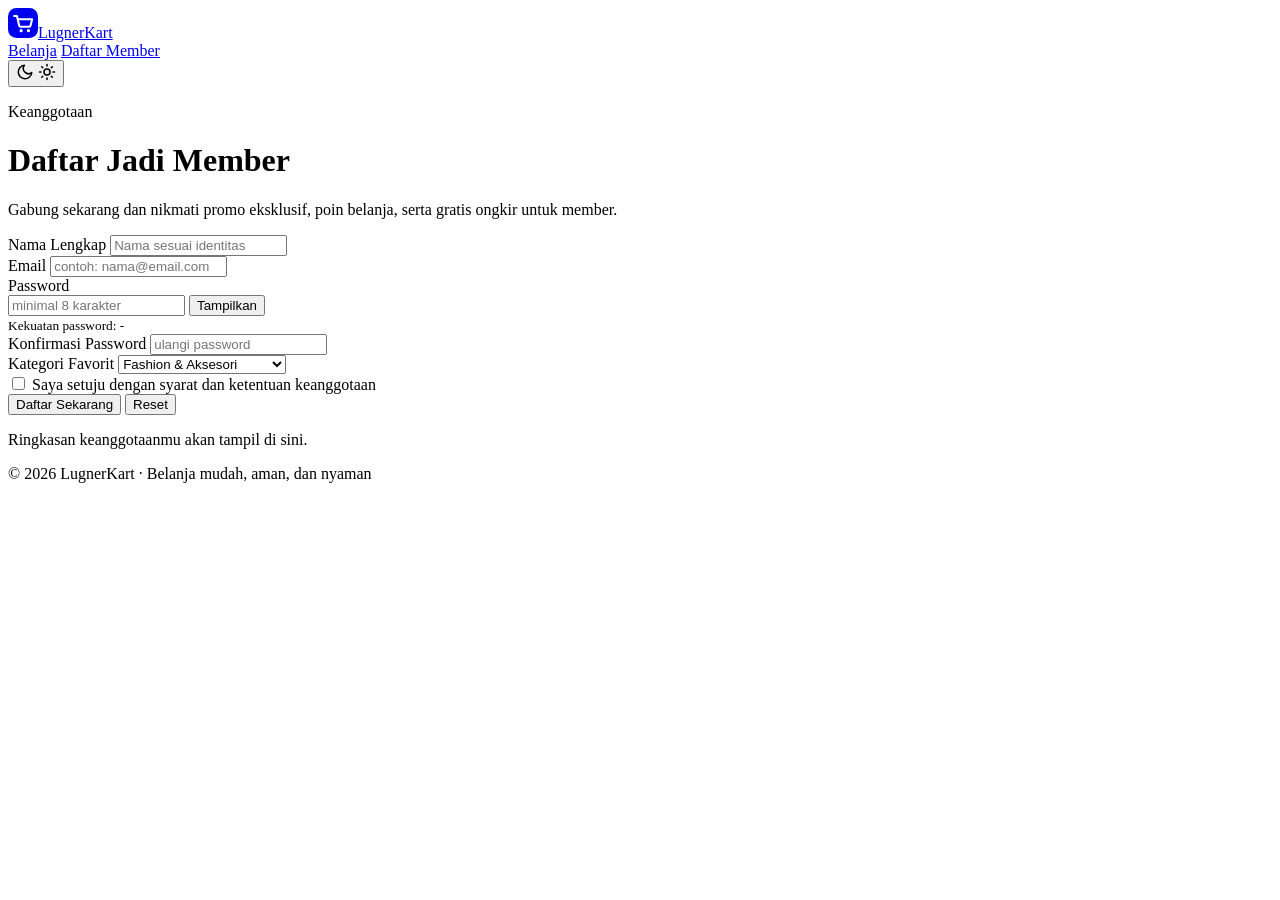
==== form.html @ 645c444f "menambahkan form html" ====
<!DOCTYPE html>
<html lang="id">
<head>
  <meta charset="UTF-8">
  <meta name="viewport" content="width=device-width, initial-scale=1.0">
  <title>Daftar Member — LugnerKart</title>
  <script>try{var t=localStorage.getItem("theme");if(t)document.documentElement.setAttribute("data-theme",t)}catch(e){}</script>
  <link rel="icon" type="image/svg+xml" href="favicon.svg">
  <link rel="preconnect" href="https://fonts.googleapis.com">
  <link rel="preconnect" href="https://fonts.gstatic.com" crossorigin>
  <link href="https://fonts.googleapis.com/css2?family=Inter:wght@400;500;600;700&display=swap" rel="stylesheet">
  <link rel="stylesheet" href="css/style.css">
  <link rel="stylesheet" href="css/form.css">
</head>
<body>

  <nav class="nav">
    <a class="brand" href="index.html"><svg class="brand-logo" viewBox="0 0 32 32" width="30" height="30" aria-hidden="true"><rect width="32" height="32" rx="9" fill="currentColor"/><g fill="none" stroke="#fff" stroke-width="2.2" stroke-linecap="round" stroke-linejoin="round"><path d="M6.5 8.5h3l2.4 10.2a1.6 1.6 0 0 0 1.6 1.2h9a1.6 1.6 0 0 0 1.6-1.2l1.6-6.8H10.4"/></g><circle cx="14" cy="24.2" r="1.7" fill="#fff"/><circle cx="21.8" cy="24.2" r="1.7" fill="#fff"/></svg><span>LugnerKart</span></a>
    <div class="nav-links">
      <a href="index.html">Belanja</a>
      <a href="form.html" aria-current="page">Daftar Member</a>
    </div>
    <button type="button" class="theme-toggle" id="themeToggle" aria-label="Ganti mode tampilan" title="Ganti mode tampilan">
      <svg class="icon-moon" viewBox="0 0 24 24" width="18" height="18" fill="none" stroke="currentColor" stroke-width="2" stroke-linecap="round" stroke-linejoin="round" aria-hidden="true"><path d="M21 12.8A9 9 0 1 1 11.2 3a7 7 0 0 0 9.8 9.8z"/></svg>
      <svg class="icon-sun" viewBox="0 0 24 24" width="18" height="18" fill="none" stroke="currentColor" stroke-width="2" stroke-linecap="round" stroke-linejoin="round" aria-hidden="true"><circle cx="12" cy="12" r="4"/><path d="M12 2v2M12 20v2M4.9 4.9l1.4 1.4M17.7 17.7l1.4 1.4M2 12h2M20 12h2M4.9 19.1l1.4-1.4M17.7 6.3l1.4-1.4"/></svg>
    </button>
  </nav>

  <header class="hero">
    <p class="eyebrow">Keanggotaan</p>
    <h1>Daftar Jadi Member</h1>
    <p class="lead">Gabung sekarang dan nikmati promo eksklusif, poin belanja, serta gratis ongkir untuk member.</p>
  </header>

  <main class="form-layout">

    <form id="registerForm" novalidate>

      <div class="field">
        <label for="nama">Nama Lengkap</label>
        <input type="text" id="nama" name="nama" placeholder="Nama sesuai identitas" autocomplete="name" aria-describedby="nama-error">
        <small class="error" id="nama-error" aria-live="polite"></small>
      </div>

      <div class="field">
        <label for="email">Email</label>
        <input type="email" id="email" name="email" placeholder="contoh: nama@email.com" autocomplete="email" aria-describedby="email-error">
        <small class="error" id="email-error" aria-live="polite"></small>
      </div>

      <div class="field">
        <label for="password">Password</label>
        <div class="password-row">
          <input type="password" id="password" name="password" placeholder="minimal 8 karakter" autocomplete="new-password" aria-describedby="password-error">
          <button type="button" id="togglePassword" class="ghost-btn" aria-controls="password">Tampilkan</button>
        </div>
        <div class="strength" aria-hidden="true">
          <div class="strength-bar" id="strengthBar"></div>
        </div>
        <small class="hint" id="strengthText">Kekuatan password: -</small>
        <small class="error" id="password-error" aria-live="polite"></small>
      </div>

      <div class="field">
        <label for="konfirmasi">Konfirmasi Password</label>
        <input type="password" id="konfirmasi" name="konfirmasi" placeholder="ulangi password" autocomplete="new-password" aria-describedby="konfirmasi-error">
        <small class="error" id="konfirmasi-error" aria-live="polite"></small>
      </div>

      <div class="field">
        <label for="minat">Kategori Favorit</label>
        <select id="minat" name="minat">
          <option value="Fashion">Fashion &amp; Aksesori</option>
          <option value="Elektronik">Elektronik</option>
          <option value="Rumah">Rumah &amp; Furnitur</option>
          <option value="Kecantikan">Kecantikan &amp; Perawatan</option>
        </select>
      </div>

      <div class="field">
        <label class="check">
          <input type="checkbox" id="setuju" name="setuju" aria-describedby="setuju-error">
          <span>Saya setuju dengan syarat dan ketentuan keanggotaan</span>
        </label>
        <small class="error" id="setuju-error" aria-live="polite"></small>
      </div>

      <div class="actions">
        <button type="submit" class="primary-btn">Daftar Sekarang</button>
        <button type="reset" class="ghost-btn" id="resetBtn">Reset</button>
      </div>
    </form>

    <aside class="result-panel" aria-live="polite">
      <div id="formMessage" class="form-message" hidden></div>
      <div id="resultCard" class="result-card" hidden></div>
      <p id="placeholderText" class="placeholder">Ringkasan keanggotaanmu akan tampil di sini.</p>
    </aside>

  </main>

  <footer class="footer">
    &copy; 2026 LugnerKart &middot; Belanja mudah, aman, dan nyaman
  </footer>

  <script src="js/theme.js"></script>
  <script src="js/form.js"></script>
</body>
</html>
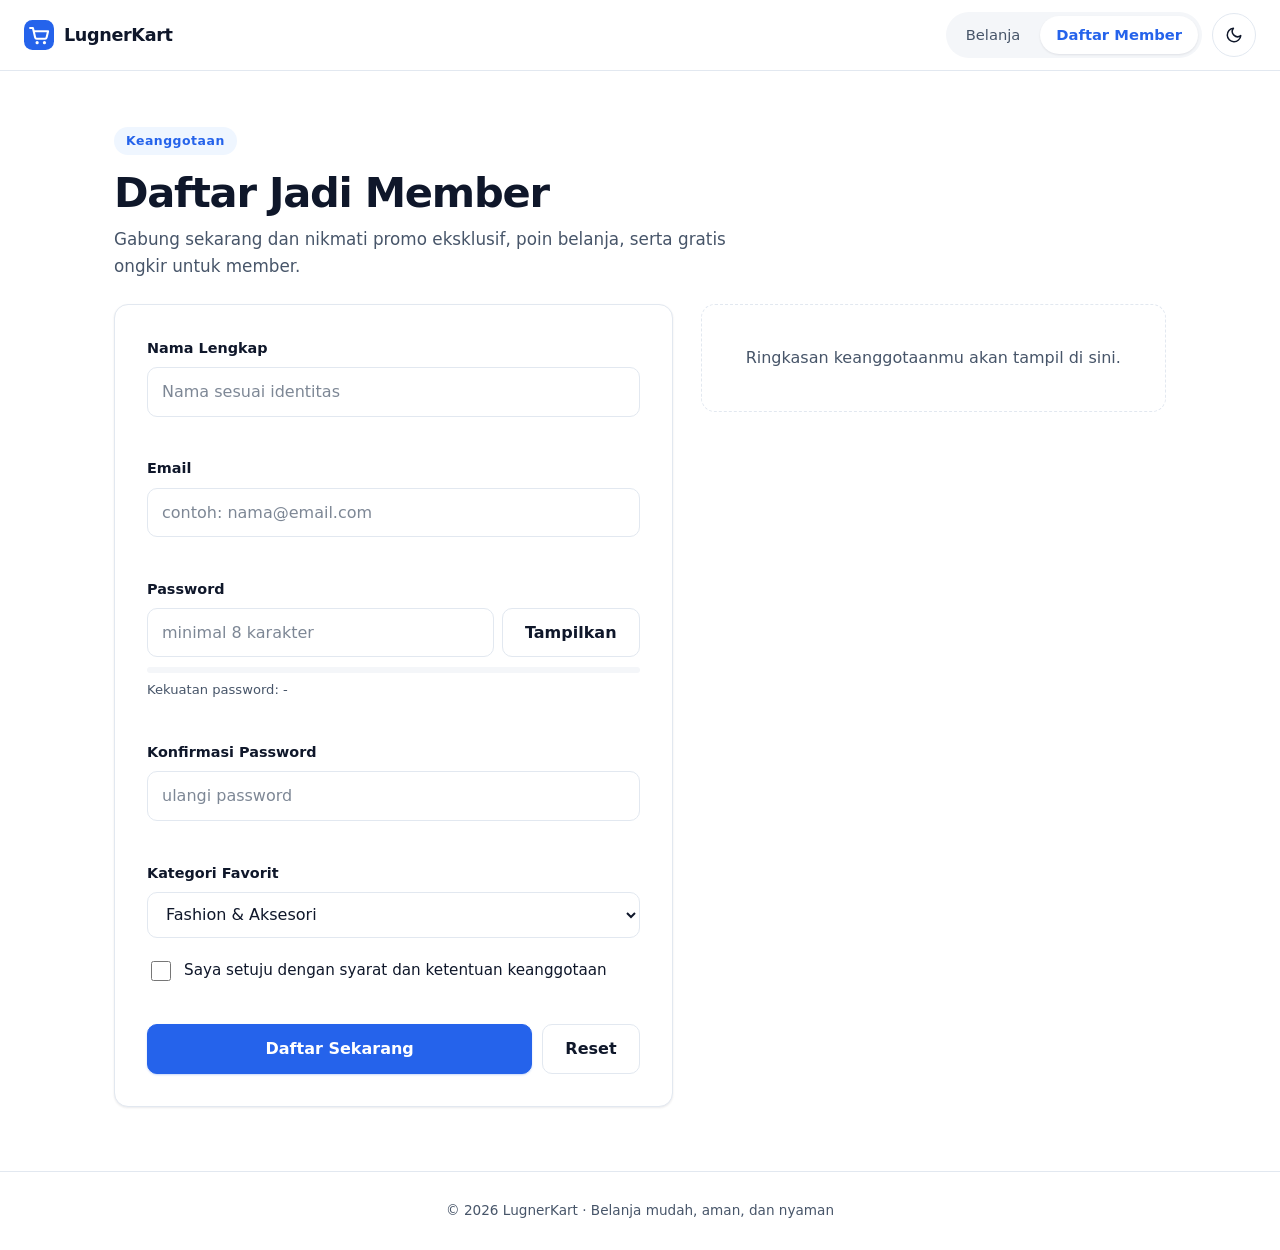
==== commit 80f071f0: "update" ====
--- a/form.html
+++ b/form.html
@@ -3,7 +3,7 @@
 <head>
   <meta charset="UTF-8">
   <meta name="viewport" content="width=device-width, initial-scale=1.0">
-  <title>Daftar Member — LugnerKart</title>
+  <title>Daftar Member - LugnerKart</title>
   <script>try{var t=localStorage.getItem("theme");if(t)document.documentElement.setAttribute("data-theme",t)}catch(e){}</script>
   <link rel="icon" type="image/svg+xml" href="favicon.svg">
   <link rel="preconnect" href="https://fonts.googleapis.com">
--- a/css/style.css
+++ b/css/style.css
@@ -0,0 +1,408 @@
+:root {
+
+  --bg: #ffffff;
+  --surface: #ffffff;
+  --surface-2: #f4f6f9;
+  --ink: #0f172a;
+  --muted: #475569;
+  --line: #e2e8f0;
+  --accent: #2563eb;
+  --accent-dark: #1d4ed8;
+  --accent-soft: #eff6ff;
+  --on-accent: #ffffff;
+  --danger: #b91c1c;
+  --danger-bg: #fef2f2;
+  --danger-line: #fecaca;
+  --ok: #047857;
+  --ok-bg: #ecfdf5;
+  --ok-line: #a7f3d0;
+  --ring: rgba(37, 99, 235, 0.35);
+
+  --radius: 14px;
+  --radius-sm: 10px;
+  --shadow: 0 1px 2px rgba(15, 23, 42, 0.05), 0 1px 3px rgba(15, 23, 42, 0.04);
+  --shadow-hover: 0 4px 6px rgba(15, 23, 42, 0.05), 0 12px 24px rgba(15, 23, 42, 0.08);
+
+  --ease: cubic-bezier(0.2, 0.7, 0.2, 1);
+}
+
+:root[data-theme="dark"] {
+  color-scheme: dark;
+  --bg: #0b1120;
+  --surface: #111a2e;
+  --surface-2: #17223a;
+  --ink: #f1f5f9;
+  --muted: #a3b1c6;
+  --line: #243049;
+  --accent: #60a5fa;
+  --accent-dark: #93c5fd;
+  --accent-soft: #14233f;
+  --on-accent: #0b1120;
+  --danger: #fca5a5;
+  --danger-bg: #2a1417;
+  --danger-line: #5b2227;
+  --ok: #6ee7b7;
+  --ok-bg: #0f2a22;
+  --ok-line: #1f5a46;
+  --ring: rgba(96, 165, 250, 0.45);
+  --shadow: 0 1px 2px rgba(0, 0, 0, 0.4);
+  --shadow-hover: 0 12px 28px rgba(0, 0, 0, 0.45);
+}
+
+* { box-sizing: border-box; }
+
+html { -webkit-text-size-adjust: 100%; }
+
+body {
+  margin: 0;
+  font-family: "Inter", system-ui, -apple-system, "Segoe UI", Roboto, sans-serif;
+  font-size: 16px;
+  background: var(--bg);
+  color: var(--ink);
+  line-height: 1.6;
+  -webkit-font-smoothing: antialiased;
+}
+
+code {
+  background: var(--surface-2);
+  border: 1px solid var(--line);
+  padding: 1px 7px;
+  border-radius: 6px;
+  font-family: ui-monospace, SFMono-Regular, Menlo, Consolas, monospace;
+  font-size: 0.88em;
+}
+
+.sr-only {
+  position: absolute;
+  width: 1px;
+  height: 1px;
+  overflow: hidden;
+  clip: rect(0 0 0 0);
+  white-space: nowrap;
+}
+
+.theme-toggle {
+  display: inline-flex;
+  align-items: center;
+  justify-content: center;
+  width: 44px;
+  height: 44px;
+  margin-left: 10px;
+  border: 1px solid var(--line);
+  border-radius: 50%;
+  background: var(--surface);
+  color: var(--ink);
+  cursor: pointer;
+  transition: background 0.2s var(--ease), border-color 0.2s var(--ease);
+}
+
+.theme-toggle:hover { background: var(--surface-2); border-color: var(--accent); }
+.theme-toggle:focus-visible { outline: 3px solid var(--ring); outline-offset: 2px; }
+
+.theme-toggle .icon-sun { display: none; }
+:root[data-theme="dark"] .theme-toggle .icon-moon { display: none; }
+:root[data-theme="dark"] .theme-toggle .icon-sun { display: block; }
+
+a:focus-visible,
+button:focus-visible {
+  outline: 3px solid var(--ring);
+  outline-offset: 2px;
+}
+
+.nav {
+  position: sticky;
+  top: 0;
+  z-index: 10;
+  display: flex;
+  align-items: center;
+  justify-content: space-between;
+  padding: 12px 24px;
+  background: color-mix(in srgb, var(--surface) 85%, transparent);
+  -webkit-backdrop-filter: saturate(160%) blur(10px);
+  backdrop-filter: saturate(160%) blur(10px);
+  border-bottom: 1px solid var(--line);
+}
+
+.brand {
+  display: inline-flex;
+  align-items: center;
+  gap: 10px;
+  color: var(--ink);
+  font-weight: 700;
+  font-size: 1.1rem;
+  letter-spacing: -0.02em;
+  text-decoration: none;
+  white-space: nowrap;
+}
+
+.brand-logo {
+  flex: none;
+  color: var(--accent);
+}
+
+.nav-links {
+  margin-left: auto;
+  display: flex;
+  gap: 4px;
+  padding: 4px;
+  background: var(--surface-2);
+  border-radius: 999px;
+}
+
+.nav-links a {
+  padding: 7px 16px;
+  border-radius: 999px;
+  color: var(--muted);
+  text-decoration: none;
+  font-size: 0.92rem;
+  font-weight: 500;
+  transition: background 0.2s var(--ease), color 0.2s var(--ease);
+}
+
+.nav-links a:hover { color: var(--ink); }
+
+.nav-links a[aria-current="page"] {
+  background: var(--surface);
+  color: var(--accent);
+  font-weight: 600;
+  box-shadow: var(--shadow);
+}
+
+.hero {
+  max-width: 1100px;
+  margin: 0 auto;
+  padding: 56px 24px 24px;
+}
+
+.eyebrow {
+  display: inline-block;
+  margin: 0 0 14px;
+  padding: 4px 12px;
+  border-radius: 999px;
+  background: var(--accent-soft);
+  font-size: 0.78rem;
+  font-weight: 600;
+  letter-spacing: 0.04em;
+  color: var(--accent);
+}
+
+.hero h1 {
+  margin: 0 0 10px;
+  font-size: clamp(1.9rem, 4vw, 2.6rem);
+  line-height: 1.15;
+  letter-spacing: -0.03em;
+  font-weight: 700;
+}
+
+.lead {
+  margin: 0;
+  max-width: 60ch;
+  color: var(--muted);
+  font-size: 1.05rem;
+}
+
+.toolbar {
+  max-width: 1100px;
+  margin: 0 auto;
+  padding: 12px 24px 20px;
+  display: flex;
+  align-items: center;
+  gap: 16px;
+  flex-wrap: wrap;
+}
+
+.toolbar input {
+  flex: 1 1 280px;
+  max-width: 440px;
+  min-height: 46px;
+  padding: 11px 16px 11px 44px;
+  border: 1px solid var(--line);
+  border-radius: 999px;
+  background: var(--surface)
+    url("data:image/svg+xml,%3Csvg xmlns='http://www.w3.org/2000/svg' width='18' height='18' viewBox='0 0 24 24' fill='none' stroke='%2394a3b8' stroke-width='2' stroke-linecap='round' stroke-linejoin='round'%3E%3Ccircle cx='11' cy='11' r='7'/%3E%3Cpath d='m20 20-3.5-3.5'/%3E%3C/svg%3E")
+    no-repeat 16px center;
+  color: var(--ink);
+  font: inherit;
+  box-shadow: var(--shadow);
+  transition: border-color 0.2s var(--ease), box-shadow 0.2s var(--ease);
+}
+
+.toolbar input::placeholder { color: var(--muted); opacity: 0.8; }
+
+.toolbar input:focus {
+  outline: none;
+  border-color: var(--accent);
+  box-shadow: 0 0 0 4px var(--ring);
+}
+
+.toolbar input:disabled { opacity: 0.55; cursor: not-allowed; }
+
+.count { color: var(--muted); font-size: 0.9rem; font-weight: 500; }
+
+main {
+  max-width: 1100px;
+  margin: 0 auto;
+  padding: 0 24px 64px;
+}
+
+.status {
+  display: none;
+  align-items: center;
+  gap: 12px;
+  padding: 16px 20px;
+  border: 1px solid var(--line);
+  border-radius: var(--radius);
+  background: var(--surface);
+  color: var(--muted);
+}
+
+.status.visible { display: flex; }
+
+.status.error {
+  border-color: var(--danger-line);
+  background: var(--danger-bg);
+  color: var(--danger);
+}
+
+.spinner {
+  width: 18px;
+  height: 18px;
+  border: 3px solid var(--line);
+  border-top-color: var(--accent);
+  border-radius: 50%;
+  animation: spin 0.8s linear infinite;
+  flex: none;
+}
+
+@keyframes spin { to { transform: rotate(360deg); } }
+
+.retry-btn {
+  margin-left: auto;
+  min-height: 40px;
+  padding: 8px 18px;
+  border: 1px solid currentColor;
+  border-radius: 999px;
+  background: transparent;
+  color: inherit;
+  font: inherit;
+  font-weight: 600;
+  cursor: pointer;
+  transition: background 0.2s var(--ease);
+}
+
+.retry-btn:hover { background: rgba(185, 28, 28, 0.1); }
+
+.grid {
+  display: grid;
+  grid-template-columns: repeat(auto-fill, minmax(230px, 1fr));
+  gap: 20px;
+  margin-top: 4px;
+}
+
+.card {
+  display: flex;
+  flex-direction: column;
+  background: var(--surface);
+  border: 1px solid var(--line);
+  border-radius: var(--radius);
+  box-shadow: var(--shadow);
+  overflow: hidden;
+  transition: transform 0.25s var(--ease), box-shadow 0.25s var(--ease),
+    border-color 0.25s var(--ease);
+  animation: rise 0.4s var(--ease) both;
+}
+
+.card:hover {
+  transform: translateY(-4px);
+  border-color: color-mix(in srgb, var(--accent) 35%, var(--line));
+  box-shadow: var(--shadow-hover);
+}
+
+@keyframes rise {
+  from { opacity: 0; transform: translateY(10px); }
+  to   { opacity: 1; transform: translateY(0); }
+}
+
+.thumb {
+  aspect-ratio: 1 / 1;
+  background: var(--surface-2);
+  display: flex;
+  align-items: center;
+  justify-content: center;
+  overflow: hidden;
+}
+
+.thumb img {
+  width: 100%;
+  height: 100%;
+  object-fit: contain;
+  transition: transform 0.35s var(--ease);
+}
+
+.card:hover .thumb img { transform: scale(1.05); }
+
+.card-body {
+  display: flex;
+  flex-direction: column;
+  align-items: flex-start;
+  gap: 8px;
+  padding: 16px 18px 18px;
+  flex: 1;
+}
+
+.card-category {
+  padding: 3px 10px;
+  border-radius: 999px;
+  background: var(--accent-soft);
+  font-size: 0.72rem;
+  font-weight: 600;
+  letter-spacing: 0.04em;
+  text-transform: capitalize;
+  color: var(--accent);
+}
+
+.card-title {
+  margin: 0;
+  font-size: 1rem;
+  font-weight: 600;
+  line-height: 1.35;
+  letter-spacing: -0.01em;
+}
+
+.card-price {
+  margin-top: auto;
+  padding-top: 8px;
+  font-size: 1.25rem;
+  font-weight: 700;
+  letter-spacing: -0.02em;
+  color: var(--ink);
+}
+
+.footer {
+  padding: 28px 24px;
+  text-align: center;
+  color: var(--muted);
+  font-size: 0.85rem;
+  border-top: 1px solid var(--line);
+}
+
+@media (max-width: 560px) {
+  .nav { padding: 10px 16px; }
+  .brand { font-size: 1rem; gap: 8px; }
+  .brand-logo { width: 26px; height: 26px; }
+  .nav-links a { padding: 7px 11px; font-size: 0.85rem; white-space: nowrap; }
+  .theme-toggle { width: 40px; height: 40px; margin-left: 6px; flex: none; }
+  .hero { padding: 36px 16px 16px; }
+  .toolbar, main { padding-left: 16px; padding-right: 16px; }
+  .grid { grid-template-columns: repeat(2, minmax(0, 1fr)); gap: 12px; }
+  .card-body { padding: 12px 14px 14px; }
+}
+
+@media (prefers-reduced-motion: reduce) {
+  *, *::before, *::after {
+    animation-duration: 0.01ms !important;
+    animation-iteration-count: 1 !important;
+    transition-duration: 0.01ms !important;
+  }
+  .card:hover { transform: none; }
+}
--- a/css/form.css
+++ b/css/form.css
@@ -0,0 +1,238 @@
+.form-layout {
+  display: grid;
+  grid-template-columns: minmax(0, 1.2fr) minmax(0, 1fr);
+  gap: 28px;
+  align-items: start;
+}
+
+#registerForm {
+  background: var(--surface);
+  border: 1px solid var(--line);
+  border-radius: var(--radius);
+  box-shadow: var(--shadow);
+  padding: 32px;
+}
+
+.field { margin-bottom: 20px; }
+
+.field label {
+  display: block;
+  margin-bottom: 7px;
+  font-weight: 600;
+  font-size: 0.9rem;
+}
+
+.field input[type="text"],
+.field input[type="email"],
+.field input[type="password"],
+.field select {
+  width: 100%;
+  min-height: 46px;
+  padding: 11px 14px;
+  border: 1px solid var(--line);
+  border-radius: var(--radius-sm);
+  background: var(--surface);
+  font: inherit;
+  color: var(--ink);
+  transition: border-color 0.2s var(--ease), box-shadow 0.2s var(--ease),
+    background 0.2s var(--ease);
+}
+
+.field input::placeholder { color: var(--muted); opacity: 0.7; }
+
+.field input:hover,
+.field select:hover { border-color: color-mix(in srgb, var(--accent) 40%, var(--line)); }
+
+.field input:focus,
+.field select:focus {
+  outline: none;
+  border-color: var(--accent);
+  box-shadow: 0 0 0 4px var(--ring);
+}
+
+.field select { cursor: pointer; }
+
+.field input[aria-invalid="true"] {
+  border-color: var(--danger);
+  background: var(--danger-bg);
+}
+
+.field input[aria-invalid="true"]:focus {
+  box-shadow: 0 0 0 4px color-mix(in srgb, var(--danger) 25%, transparent);
+}
+
+.field input[aria-invalid="false"] {
+  border-color: var(--ok);
+}
+
+.error {
+  display: block;
+  min-height: 1.2em;
+  margin-top: 5px;
+  font-size: 0.82rem;
+  font-weight: 500;
+  color: var(--danger);
+}
+
+.hint {
+  display: block;
+  margin-top: 6px;
+  font-size: 0.82rem;
+  color: var(--muted);
+}
+
+.password-row { display: flex; gap: 8px; }
+.password-row input { flex: 1; }
+.password-row .ghost-btn { min-width: 112px; }
+
+.strength {
+  height: 6px;
+  margin-top: 10px;
+  border-radius: 999px;
+  background: var(--surface-2);
+  overflow: hidden;
+}
+
+.strength-bar {
+  height: 100%;
+  width: 0;
+  border-radius: 999px;
+  background: var(--danger);
+  transition: width 0.3s var(--ease), background 0.3s var(--ease);
+}
+
+.strength-bar[data-level="1"] { width: 25%; background: #ef4444; }
+.strength-bar[data-level="2"] { width: 50%; background: #f59e0b; }
+.strength-bar[data-level="3"] { width: 75%; background: #84cc16; }
+.strength-bar[data-level="4"] { width: 100%; background: #10b981; }
+
+.field .check {
+  display: flex;
+  align-items: center;
+  gap: 10px;
+  margin: 0;
+  font-weight: 400;
+  font-size: 0.95rem;
+  cursor: pointer;
+}
+
+.check input {
+  width: 20px;
+  height: 20px;
+  flex: none;
+  accent-color: var(--accent);
+  cursor: pointer;
+}
+
+.check input:focus-visible {
+  outline: 3px solid var(--ring);
+  outline-offset: 2px;
+}
+
+.actions { display: flex; gap: 10px; margin-top: 12px; }
+
+.primary-btn,
+.ghost-btn {
+  min-height: 46px;
+  padding: 11px 22px;
+  border-radius: var(--radius-sm);
+  font: inherit;
+  font-weight: 600;
+  cursor: pointer;
+  transition: background 0.2s var(--ease), border-color 0.2s var(--ease),
+    transform 0.15s var(--ease), box-shadow 0.2s var(--ease);
+}
+
+.primary-btn {
+  flex: 1;
+  border: 1px solid var(--accent);
+  background: var(--accent);
+  color: var(--on-accent);
+  box-shadow: 0 1px 2px rgba(37, 99, 235, 0.25);
+}
+
+.primary-btn:hover { background: var(--accent-dark); border-color: var(--accent-dark); }
+.primary-btn:active { transform: translateY(1px); }
+
+.ghost-btn {
+  border: 1px solid var(--line);
+  background: var(--surface);
+  color: var(--ink);
+}
+
+.ghost-btn:hover {
+  background: var(--surface-2);
+  border-color: color-mix(in srgb, var(--accent) 30%, var(--line));
+}
+
+.primary-btn:focus-visible,
+.ghost-btn:focus-visible {
+  outline: 3px solid var(--ring);
+  outline-offset: 2px;
+}
+
+.result-panel {
+  position: sticky;
+  top: 84px;
+  display: flex;
+  flex-direction: column;
+  gap: 14px;
+}
+
+.placeholder {
+  margin: 0;
+  padding: 40px 24px;
+  border: 1.5px dashed var(--line);
+  border-radius: var(--radius);
+  background: var(--surface);
+  text-align: center;
+  color: var(--muted);
+}
+
+.form-message {
+  padding: 13px 18px;
+  border: 1px solid transparent;
+  border-radius: var(--radius-sm);
+  font-weight: 600;
+  font-size: 0.95rem;
+}
+
+.form-message[hidden] { display: none; }
+
+.form-message.success { background: var(--ok-bg); border-color: var(--ok-line); color: var(--ok); }
+.form-message.fail { background: var(--danger-bg); border-color: var(--danger-line); color: var(--danger); }
+
+.result-card {
+  background: var(--surface);
+  border: 1px solid var(--line);
+  border-radius: var(--radius);
+  box-shadow: var(--shadow);
+  padding: 24px;
+  animation: rise 0.4s var(--ease) both;
+}
+
+.result-card[hidden] { display: none; }
+
+.result-card h2 { margin: 0 0 4px; font-size: 1.3rem; letter-spacing: -0.02em; }
+.result-card .subtitle { margin: 0 0 16px; color: var(--muted); font-size: 0.88rem; }
+
+.result-card dl { margin: 0; }
+
+.result-card .row {
+  display: flex;
+  justify-content: space-between;
+  gap: 16px;
+  padding: 11px 0;
+  border-top: 1px solid var(--line);
+  font-size: 0.95rem;
+}
+
+.result-card dt { color: var(--muted); }
+.result-card dd { margin: 0; font-weight: 600; text-align: right; word-break: break-word; }
+
+@media (max-width: 800px) {
+  .form-layout { grid-template-columns: 1fr; }
+  .result-panel { position: static; }
+  #registerForm { padding: 22px 18px; }
+  .password-row .ghost-btn { min-width: 104px; padding-left: 12px; padding-right: 12px; }
+}
